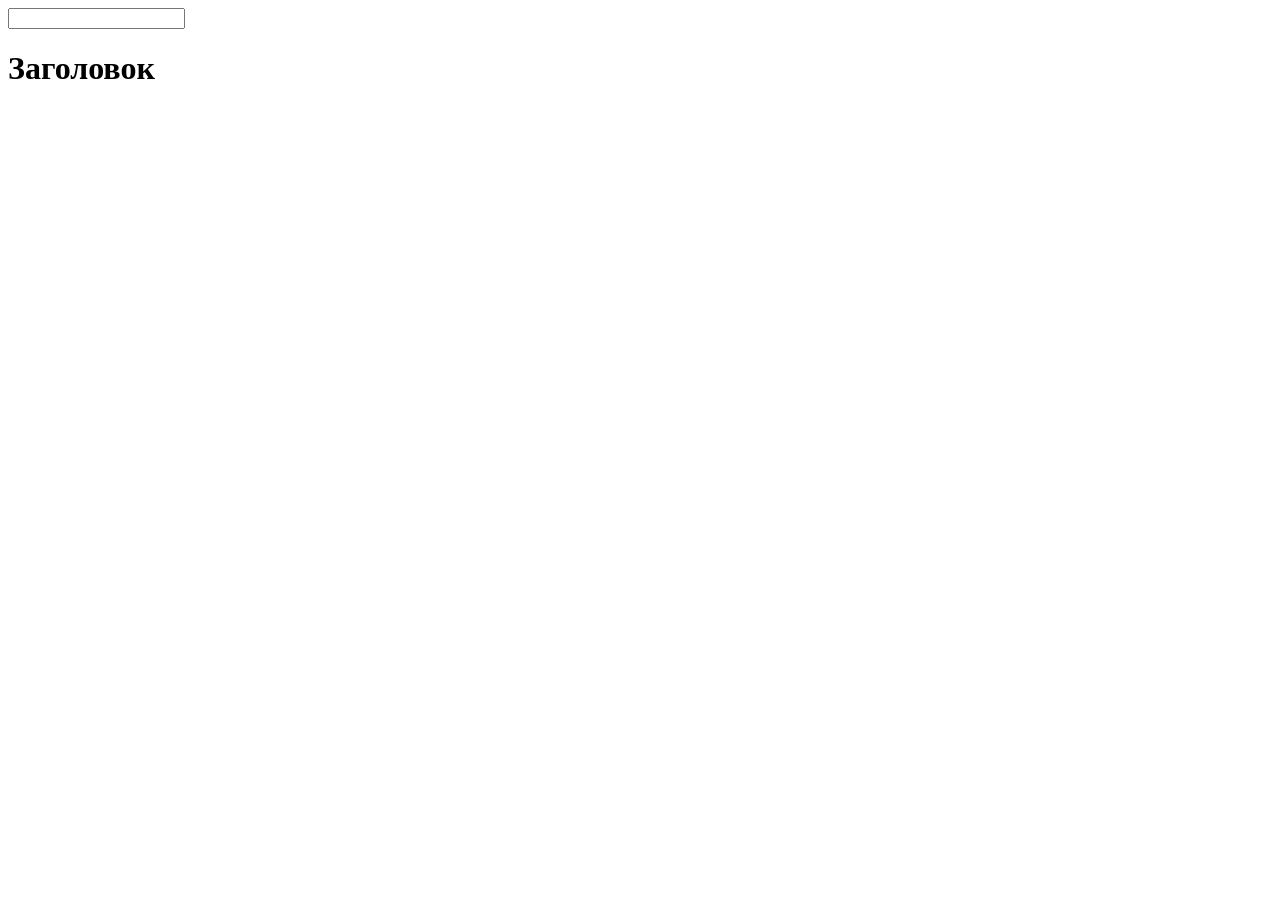
==== index.html @ 76382d42 "задание 4" ====
<!DOCTYPE html>
<html lang="en">
<head>
    <meta charset="UTF-8">
    <meta name="viewport" content="width=device-width, initial-scale=1.0">
    <title>Document</title>
</head>
<body>
    <!-- <form >
        <input type="checkbox" name="" id="check">
        <label for="check"></label>
        <button>Отправить</button>
    </form> -->

    <!-- задание 2 -->
    <!-- <form action="#">
        <label for="tea">Чай</label>
        <input type="radio" id="tea" name="drink">
        <label for="coffe">Коффе</label>
        <input type="radio" id="coffe" name="drink">
        <button>Отправить</button>
        <p></p>
    </form> -->

    <!-- задание 3 -->
    <!-- <form action="#">
        <input type="password" placeholder="enter password">
        <button>Отправить</button>
    </form>
    <script src="main.js"></script> -->

    <!-- задача 4 -->
    <form action="#">
        <input type="text">
        <h1>Заголовок</h1>
    </form>
</body>
</html>
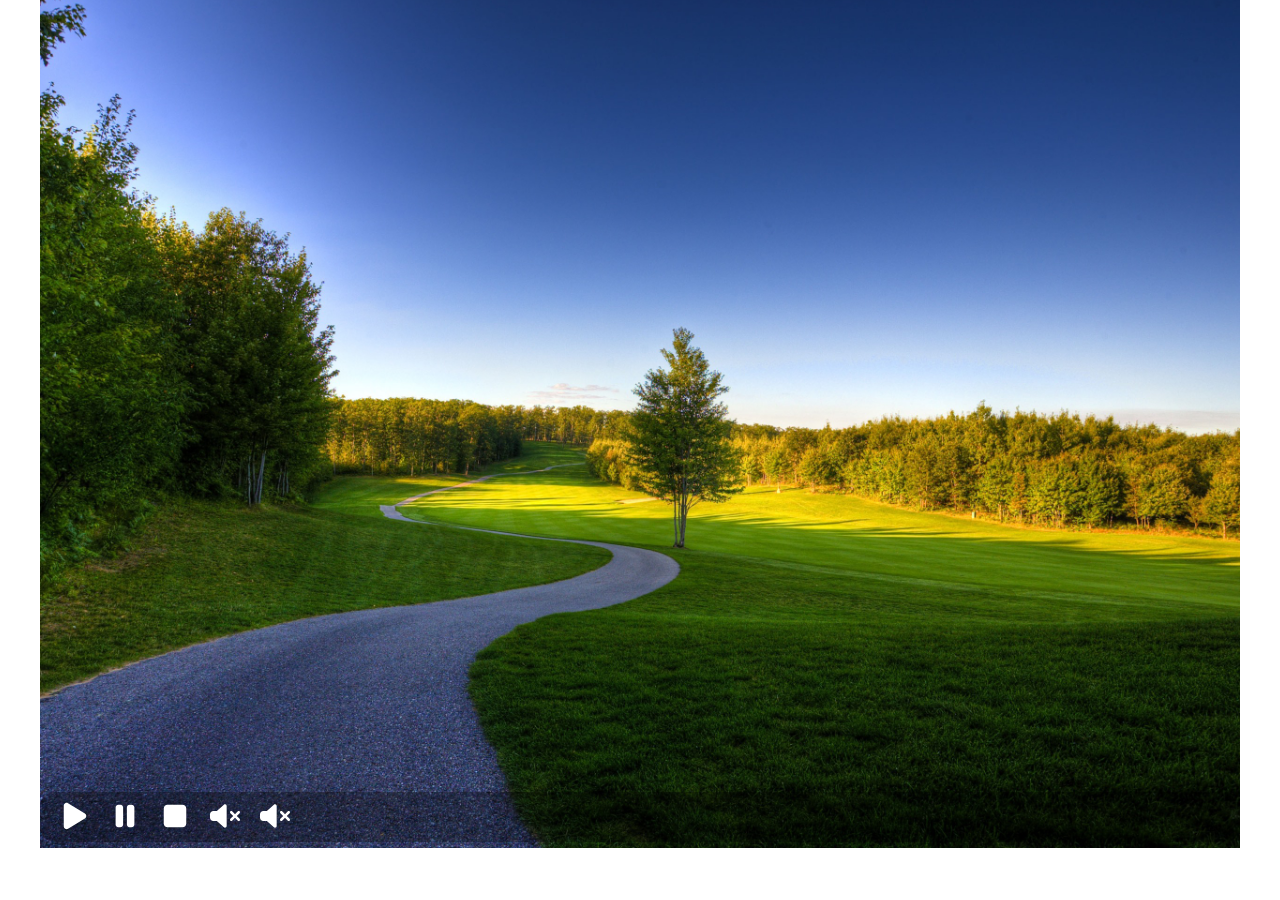
==== commit 7d407e7a: "работа с видео" ====
--- a/index.html
+++ b/index.html
@@ -4,35 +4,33 @@
     <meta charset="UTF-8">
     <meta name="viewport" content="width=device-width, initial-scale=1.0">
     <title>Document</title>
+    <link rel="stylesheet" href="style.css">
 </head>
 <body>
-    <!-- <form >
-        <input type="checkbox" name="" id="check">
-        <label for="check"></label>
-        <button>Отправить</button>
-    </form> -->
+    <!-- <video src="./cover.mp4" controls></video> -->
+    <!-- атрибуты controls нужен для показа управление виде, запуск пауза и тд -->
+    <div class="player">
+        <video src="./cover.mp4" poster="./poster.jpg"></video>
+        <div class="controls">
+            <button class="play">
+               <svg xmlns="http://www.w3.org/2000/svg" viewBox="0 0 384 512"><!--!Font Awesome Free 6.5.1 by @fontawesome - https://fontawesome.com License - https://fontawesome.com/license/free Copyright 2024 Fonticons, Inc.--><path d="M73 39c-14.8-9.1-33.4-9.4-48.5-.9S0 62.6 0 80V432c0 17.4 9.4 33.4 24.5 41.9s33.7 8.1 48.5-.9L361 297c14.3-8.7 23-24.2 23-41s-8.7-32.2-23-41L73 39z"/></svg>
+            </button>
+            <button class="pause">
+                <svg xmlns="http://www.w3.org/2000/svg" viewBox="0 0 320 512"><!--!Font Awesome Free 6.5.1 by @fontawesome - https://fontawesome.com License - https://fontawesome.com/license/free Copyright 2024 Fonticons, Inc.--><path d="M48 64C21.5 64 0 85.5 0 112V400c0 26.5 21.5 48 48 48H80c26.5 0 48-21.5 48-48V112c0-26.5-21.5-48-48-48H48zm192 0c-26.5 0-48 21.5-48 48V400c0 26.5 21.5 48 48 48h32c26.5 0 48-21.5 48-48V112c0-26.5-21.5-48-48-48H240z"/></svg>
+            </button>
+            <button class="stop">
+                <svg xmlns="http://www.w3.org/2000/svg" viewBox="0 0 384 512"><!--!Font Awesome Free 6.5.1 by @fontawesome - https://fontawesome.com License - https://fontawesome.com/license/free Copyright 2024 Fonticons, Inc.--><path d="M0 128C0 92.7 28.7 64 64 64H320c35.3 0 64 28.7 64 64V384c0 35.3-28.7 64-64 64H64c-35.3 0-64-28.7-64-64V128z"/></svg>
+            </button>
+            <button class="mute">
+                <svg xmlns="http://www.w3.org/2000/svg" viewBox="0 0 576 512"><!--!Font Awesome Free 6.5.1 by @fontawesome - https://fontawesome.com License - https://fontawesome.com/license/free Copyright 2024 Fonticons, Inc.--><path d="M301.1 34.8C312.6 40 320 51.4 320 64V448c0 12.6-7.4 24-18.9 29.2s-25 3.1-34.4-5.3L131.8 352H64c-35.3 0-64-28.7-64-64V224c0-35.3 28.7-64 64-64h67.8L266.7 40.1c9.4-8.4 22.9-10.4 34.4-5.3zM425 167l55 55 55-55c9.4-9.4 24.6-9.4 33.9 0s9.4 24.6 0 33.9l-55 55 55 55c9.4 9.4 9.4 24.6 0 33.9s-24.6 9.4-33.9 0l-55-55-55 55c-9.4 9.4-24.6 9.4-33.9 0s-9.4-24.6 0-33.9l55-55-55-55c-9.4-9.4-9.4-24.6 0-33.9s24.6-9.4 33.9 0z"/></svg>
+            </button>
+            <button class="mute2">
+                <svg xmlns="http://www.w3.org/2000/svg" viewBox="0 0 576 512"><!--!Font Awesome Free 6.5.1 by @fontawesome - https://fontawesome.com License - https://fontawesome.com/license/free Copyright 2024 Fonticons, Inc.--><path d="M301.1 34.8C312.6 40 320 51.4 320 64V448c0 12.6-7.4 24-18.9 29.2s-25 3.1-34.4-5.3L131.8 352H64c-35.3 0-64-28.7-64-64V224c0-35.3 28.7-64 64-64h67.8L266.7 40.1c9.4-8.4 22.9-10.4 34.4-5.3zM425 167l55 55 55-55c9.4-9.4 24.6-9.4 33.9 0s9.4 24.6 0 33.9l-55 55 55 55c9.4 9.4 9.4 24.6 0 33.9s-24.6 9.4-33.9 0l-55-55-55 55c-9.4 9.4-24.6 9.4-33.9 0s-9.4-24.6 0-33.9l55-55-55-55c-9.4-9.4-9.4-24.6 0-33.9s24.6-9.4 33.9 0z"/></svg>
+            </button>
+        </div>
+    </div>
 
-    <!-- задание 2 -->
-    <!-- <form action="#">
-        <label for="tea">Чай</label>
-        <input type="radio" id="tea" name="drink">
-        <label for="coffe">Коффе</label>
-        <input type="radio" id="coffe" name="drink">
-        <button>Отправить</button>
-        <p></p>
-    </form> -->
 
-    <!-- задание 3 -->
-    <!-- <form action="#">
-        <input type="password" placeholder="enter password">
-        <button>Отправить</button>
-    </form>
-    <script src="main.js"></script> -->
-
-    <!-- задача 4 -->
-    <form action="#">
-        <input type="text">
-        <h1>Заголовок</h1>
-    </form>
+    <script src="script.js"></script>
 </body>
 </html>
--- a/style.css
+++ b/style.css
@@ -0,0 +1,44 @@
+* {
+    margin: 0;
+    padding: 0;
+    box-sizing: border-box;
+}
+body {
+    display: flex;
+    justify-content: center;
+    align-items: center;
+    height: 800px;
+}
+
+video {
+    max-width: 1200px;
+}
+
+button {
+    background: none;
+    cursor: pointer;
+    border: none;
+    outline: none;
+}
+
+svg {
+    width: 30px;
+    height: 30px;
+    fill: #fff;
+}
+
+.controls {
+    display: flex;
+    gap: 20px;
+    background-color: rgba(0, 0, 0, 0.3);
+    width: 100%;
+    height: 50px;
+    border-radius: 15px;
+    position: absolute;
+    bottom: 10px;
+    padding: 0 20px;
+}
+
+.player {
+    position: relative;
+}
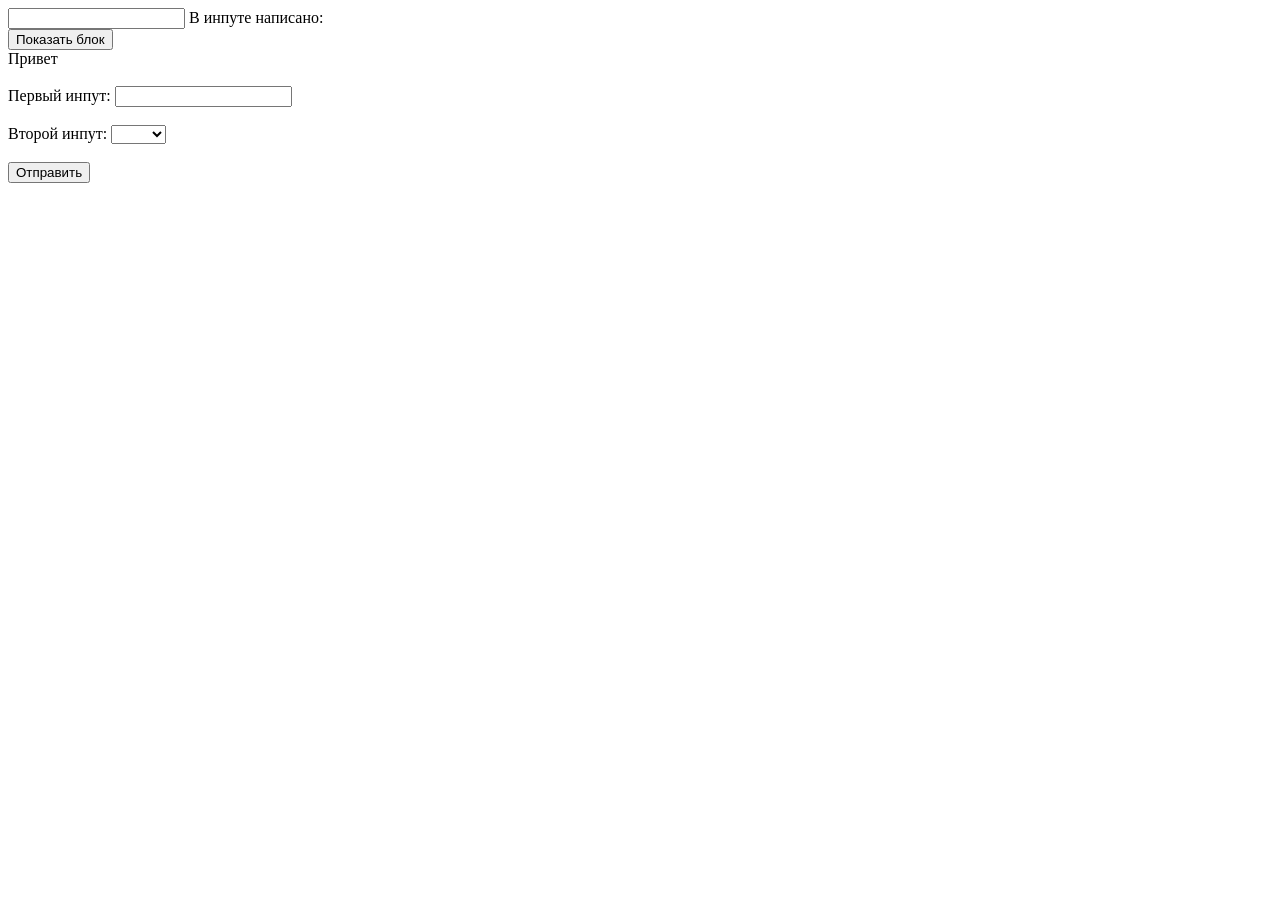
==== commit 3c3ee438: "задание 1 и 2 выполнено" ====
--- a/index.html
+++ b/index.html
@@ -1,36 +1,46 @@
 <!DOCTYPE html>
 <html lang="en">
+
 <head>
     <meta charset="UTF-8">
     <meta name="viewport" content="width=device-width, initial-scale=1.0">
-    <title>Document</title>
-    <link rel="stylesheet" href="style.css">
+    <title>Задание 4</title>
 </head>
+
 <body>
-    <!-- <video src="./cover.mp4" controls></video> -->
-    <!-- атрибуты controls нужен для показа управление виде, запуск пауза и тд -->
-    <div class="player">
-        <video src="./cover.mp4" poster="./poster.jpg"></video>
-        <div class="controls">
-            <button class="play">
-               <svg xmlns="http://www.w3.org/2000/svg" viewBox="0 0 384 512"><!--!Font Awesome Free 6.5.1 by @fontawesome - https://fontawesome.com License - https://fontawesome.com/license/free Copyright 2024 Fonticons, Inc.--><path d="M73 39c-14.8-9.1-33.4-9.4-48.5-.9S0 62.6 0 80V432c0 17.4 9.4 33.4 24.5 41.9s33.7 8.1 48.5-.9L361 297c14.3-8.7 23-24.2 23-41s-8.7-32.2-23-41L73 39z"/></svg>
-            </button>
-            <button class="pause">
-                <svg xmlns="http://www.w3.org/2000/svg" viewBox="0 0 320 512"><!--!Font Awesome Free 6.5.1 by @fontawesome - https://fontawesome.com License - https://fontawesome.com/license/free Copyright 2024 Fonticons, Inc.--><path d="M48 64C21.5 64 0 85.5 0 112V400c0 26.5 21.5 48 48 48H80c26.5 0 48-21.5 48-48V112c0-26.5-21.5-48-48-48H48zm192 0c-26.5 0-48 21.5-48 48V400c0 26.5 21.5 48 48 48h32c26.5 0 48-21.5 48-48V112c0-26.5-21.5-48-48-48H240z"/></svg>
-            </button>
-            <button class="stop">
-                <svg xmlns="http://www.w3.org/2000/svg" viewBox="0 0 384 512"><!--!Font Awesome Free 6.5.1 by @fontawesome - https://fontawesome.com License - https://fontawesome.com/license/free Copyright 2024 Fonticons, Inc.--><path d="M0 128C0 92.7 28.7 64 64 64H320c35.3 0 64 28.7 64 64V384c0 35.3-28.7 64-64 64H64c-35.3 0-64-28.7-64-64V128z"/></svg>
-            </button>
-            <button class="mute">
-                <svg xmlns="http://www.w3.org/2000/svg" viewBox="0 0 576 512"><!--!Font Awesome Free 6.5.1 by @fontawesome - https://fontawesome.com License - https://fontawesome.com/license/free Copyright 2024 Fonticons, Inc.--><path d="M301.1 34.8C312.6 40 320 51.4 320 64V448c0 12.6-7.4 24-18.9 29.2s-25 3.1-34.4-5.3L131.8 352H64c-35.3 0-64-28.7-64-64V224c0-35.3 28.7-64 64-64h67.8L266.7 40.1c9.4-8.4 22.9-10.4 34.4-5.3zM425 167l55 55 55-55c9.4-9.4 24.6-9.4 33.9 0s9.4 24.6 0 33.9l-55 55 55 55c9.4 9.4 9.4 24.6 0 33.9s-24.6 9.4-33.9 0l-55-55-55 55c-9.4 9.4-24.6 9.4-33.9 0s-9.4-24.6 0-33.9l55-55-55-55c-9.4-9.4-9.4-24.6 0-33.9s24.6-9.4 33.9 0z"/></svg>
-            </button>
-            <button class="mute2">
-                <svg xmlns="http://www.w3.org/2000/svg" viewBox="0 0 576 512"><!--!Font Awesome Free 6.5.1 by @fontawesome - https://fontawesome.com License - https://fontawesome.com/license/free Copyright 2024 Fonticons, Inc.--><path d="M301.1 34.8C312.6 40 320 51.4 320 64V448c0 12.6-7.4 24-18.9 29.2s-25 3.1-34.4-5.3L131.8 352H64c-35.3 0-64-28.7-64-64V224c0-35.3 28.7-64 64-64h67.8L266.7 40.1c9.4-8.4 22.9-10.4 34.4-5.3zM425 167l55 55 55-55c9.4-9.4 24.6-9.4 33.9 0s9.4 24.6 0 33.9l-55 55 55 55c9.4 9.4 9.4 24.6 0 33.9s-24.6 9.4-33.9 0l-55-55-55 55c-9.4 9.4-24.6 9.4-33.9 0s-9.4-24.6 0-33.9l55-55-55-55c-9.4-9.4-9.4-24.6 0-33.9s24.6-9.4 33.9 0z"/></svg>
-            </button>
-        </div>
+    <input id="from" type="text">
+    В инпуте написано: <span></span>
+
+    <br>
+
+    <button class="messageBtn">Показать блок</button>
+    <div class="message">
+        Привет
     </div>
 
+    <br>
 
-    <script src="script.js"></script>
+    <form>
+        <label>
+            Первый инпут:
+            <input class="form-control" type="text">
+        </label>
+        <br>
+        <br>
+        <label>
+            Второй инпут:
+            <select class="form-control">
+                <option value=""></option>
+                <option value="1">Один</option>
+                <option value="2">Два</option>
+            </select>
+        </label>
+        <br>
+        <br>
+        <button>Отправить</button>
+    </form>
+
+    <script src="main.js"></script>
 </body>
+
 </html>
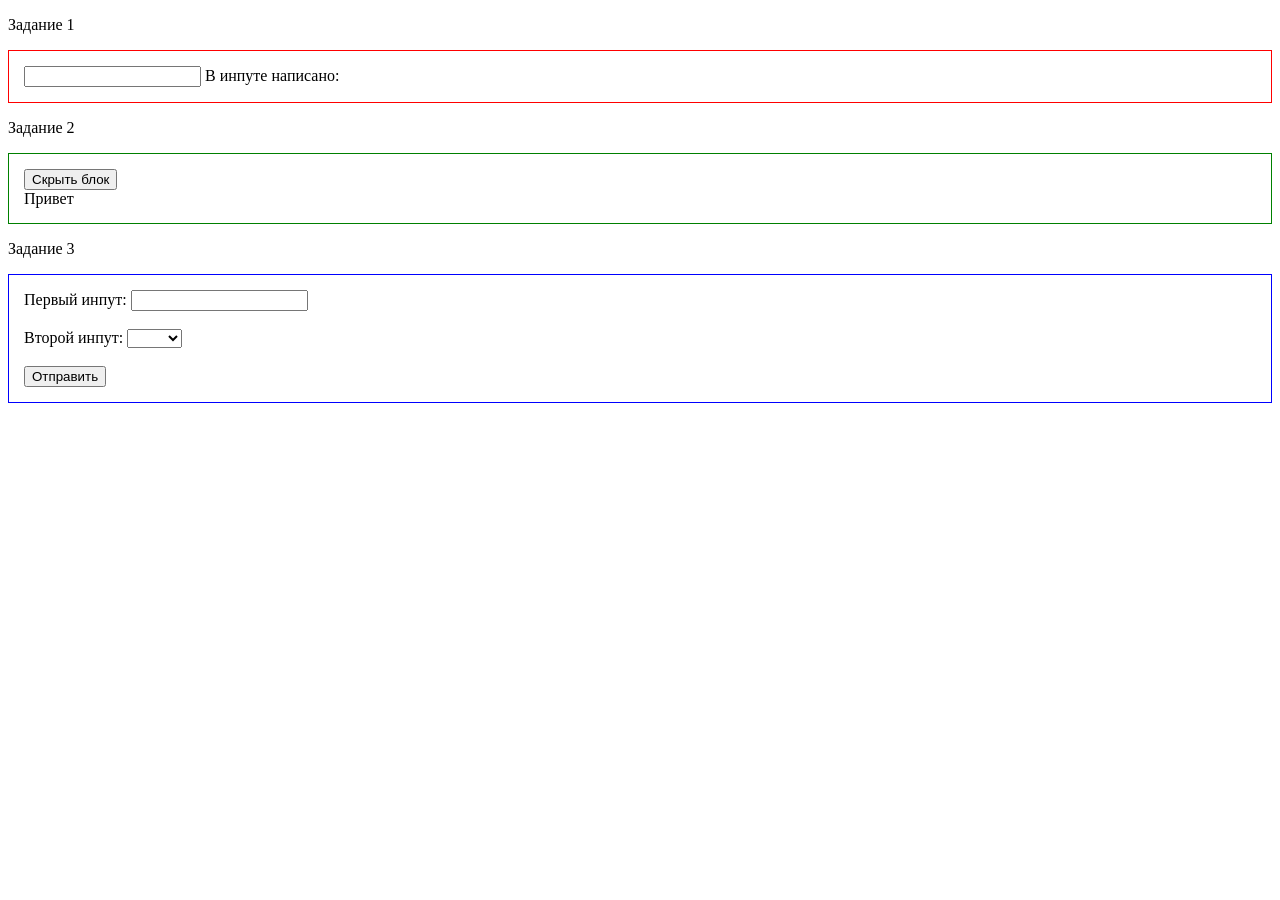
==== commit 5c374103: "задача 3" ====
--- a/index.html
+++ b/index.html
@@ -1,46 +1,52 @@
 <!DOCTYPE html>
 <html lang="en">
 
-<head>
-    <meta charset="UTF-8">
-    <meta name="viewport" content="width=device-width, initial-scale=1.0">
-    <title>Задание 4</title>
-</head>
+    <head>
+        <meta charset="UTF-8">
+        <meta name="viewport" content="width=device-width, initial-scale=1.0">
+        <title>Задание 4</title>
+        <link rel="stylesheet" href="style.css">
+    </head>
 
-<body>
-    <input id="from" type="text">
-    В инпуте написано: <span></span>
+    <body>
+        <p>Задание 1</p>
+        <div class="work1">
+            <input id="from" type="text">
+            В инпуте написано: <span></span>
+        </div>
 
-    <br>
+        <p>Задание 2</p>
+        <div class="work2">
+            <button class="messageBtn">Скрыть блок</button>
+            <div class="message">
+                Привет
+            </div>
+        </div>
 
-    <button class="messageBtn">Показать блок</button>
-    <div class="message">
-        Привет
-    </div>
+        <p>Задание 3</p>
+        <div class="work3">
+            <form>
+                <label>
+                    Первый инпут:
+                    <input class="form-control" type="text">
+                </label>
+                <br>
+                <br>
+                <label>
+                    Второй инпут:
+                    <select class="form-control">
+                        <option value=""></option>
+                        <option value="1">Один</option>
+                        <option value="2">Два</option>
+                    </select>
+                </label>
+                <br>
+                <br>
+                <button>Отправить</button>
+            </form>
+        </div>
 
-    <br>
-
-    <form>
-        <label>
-            Первый инпут:
-            <input class="form-control" type="text">
-        </label>
-        <br>
-        <br>
-        <label>
-            Второй инпут:
-            <select class="form-control">
-                <option value=""></option>
-                <option value="1">Один</option>
-                <option value="2">Два</option>
-            </select>
-        </label>
-        <br>
-        <br>
-        <button>Отправить</button>
-    </form>
-
-    <script src="main.js"></script>
-</body>
+        <script src="main.js"></script>
+    </body>
 
 </html>
--- a/style.css
+++ b/style.css
@@ -0,0 +1,19 @@
+.work1 {
+    padding: 15px;
+    border: 1px solid red;
+    margin-bottom: 15px;
+}
+.work2 {
+    padding: 15px;
+    border: 1px solid green;
+    margin-bottom: 15px;
+}
+.work3 {
+    padding: 15px;
+    border: 1px solid blue;
+    margin-bottom: 15px;
+}
+
+.error {
+    border: 1px solid red;
+}
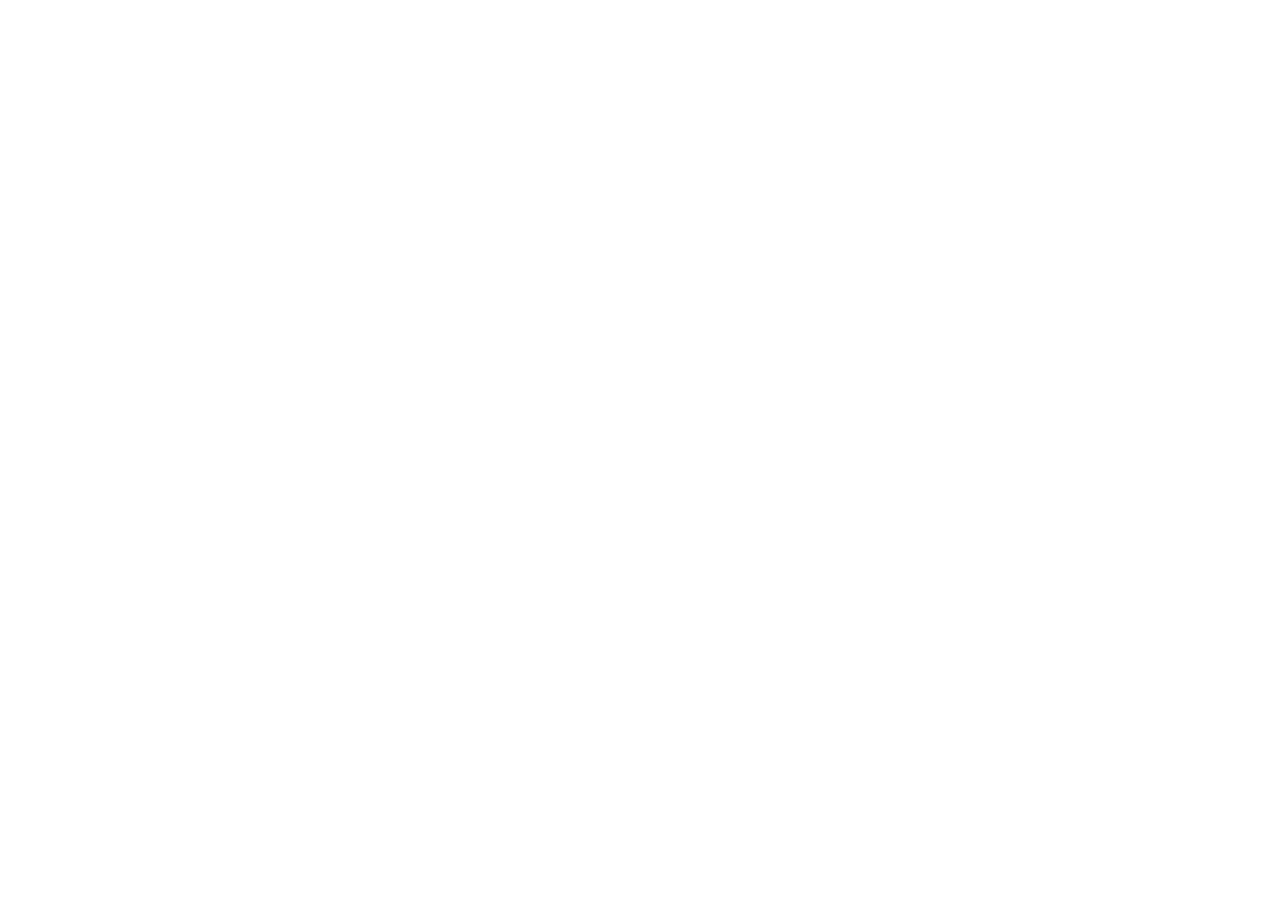
==== commit cc33131f: "создание пробного файла json" ====
--- a/index.html
+++ b/index.html
@@ -1,52 +1,14 @@
 <!DOCTYPE html>
 <html lang="en">
-
-    <head>
-        <meta charset="UTF-8">
-        <meta name="viewport" content="width=device-width, initial-scale=1.0">
-        <title>Задание 4</title>
-        <link rel="stylesheet" href="style.css">
-    </head>
-
-    <body>
-        <p>Задание 1</p>
-        <div class="work1">
-            <input id="from" type="text">
-            В инпуте написано: <span></span>
-        </div>
-
-        <p>Задание 2</p>
-        <div class="work2">
-            <button class="messageBtn">Скрыть блок</button>
-            <div class="message">
-                Привет
-            </div>
-        </div>
-
-        <p>Задание 3</p>
-        <div class="work3">
-            <form>
-                <label>
-                    Первый инпут:
-                    <input class="form-control" type="text">
-                </label>
-                <br>
-                <br>
-                <label>
-                    Второй инпут:
-                    <select class="form-control">
-                        <option value=""></option>
-                        <option value="1">Один</option>
-                        <option value="2">Два</option>
-                    </select>
-                </label>
-                <br>
-                <br>
-                <button>Отправить</button>
-            </form>
-        </div>
-
-        <script src="main.js"></script>
-    </body>
-
+<head>
+    <meta charset="UTF-8">
+    <meta name="viewport" content="width=device-width, initial-scale=1.0">
+    <title>Задание 5</title>
+    <link rel="stylesheet" href="style.css">
+</head>
+<body>
+    
+    <script src="data.js"></script>
+    <script src="main.js"></script>
+</body>
 </html>
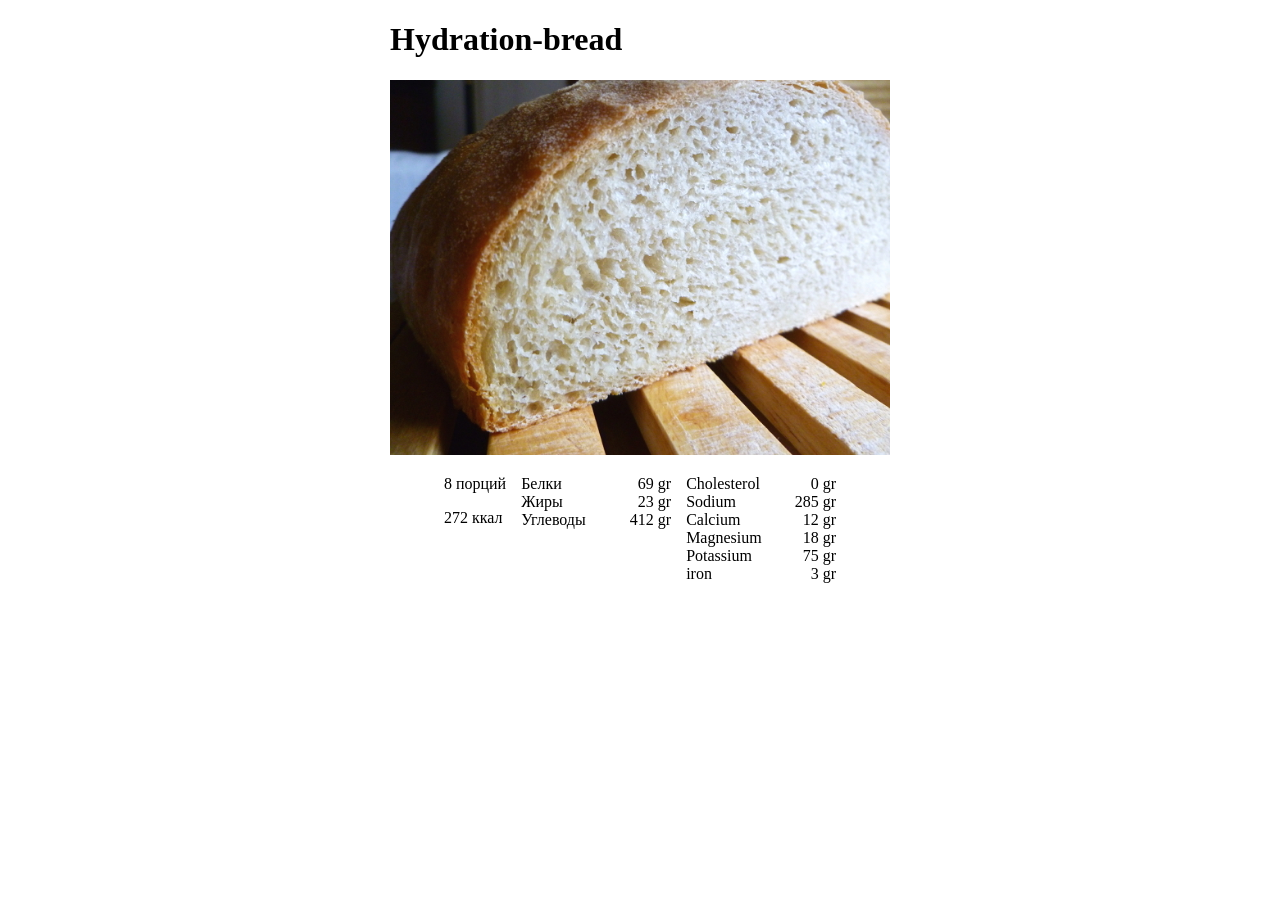
==== commit 236abd83: "каркас html страницы готов для переноса в js" ====
--- a/index.html
+++ b/index.html
@@ -1,14 +1,72 @@
 <!DOCTYPE html>
 <html lang="en">
-<head>
-    <meta charset="UTF-8">
-    <meta name="viewport" content="width=device-width, initial-scale=1.0">
-    <title>Задание 5</title>
-    <link rel="stylesheet" href="style.css">
-</head>
-<body>
-    
-    <script src="data.js"></script>
-    <script src="main.js"></script>
-</body>
+
+    <head>
+        <meta charset="UTF-8">
+        <meta name="viewport" content="width=device-width, initial-scale=1.0">
+        <title>Задание 5</title>
+        <link rel="stylesheet" href="style.css">
+    </head>
+
+    <body>
+        <div class="wraper">
+            <div class="wraper__container">
+                <h1 class="wraper__title">Hydration-bread</h1>
+                <img src="./img/Hydration-bread.jpg" alt="" class="wraper__photo">
+                <div class="wraper-contains">
+                    <div class="wraper-contains__item wraper-contains__item_info">
+                        <p>8 порций</p>
+                        <p>272 ккал</p>
+                    </div>
+                    <div class="wraper-contains__item">
+                        <ul class="wraper-contains__lists">
+                            <li class="wraper-contains__list">
+                                <span>Белки</span>
+                                <span>69 gr</span>
+                            </li>
+                            <li class="wraper-contains__list">
+                                <span>Жиры</span>
+                                <span>23 gr</span>
+                            </li>
+                            <li class="wraper-contains__list">
+                                <span>Углеводы</span>
+                                <span>412 gr</span>
+                            </li>
+                        </ul>
+                    </div>
+                    <div class="wraper-contains__item">
+                        <ul class="wraper-contains__lists">
+                            <li class="wraper-contains__list">
+                                <span>Cholesterol</span>
+                                <span>0 gr</span>
+                            </li>
+                            <li class="wraper-contains__list">
+                                <span>Sodium</span>
+                                <span>285 gr</span>
+                            </li>
+                            <li class="wraper-contains__list">
+                                <span>Calcium</span>
+                                <span>12 gr</span>
+                            </li>
+                            <li class="wraper-contains__list">
+                                <span>Magnesium</span>
+                                <span>18 gr</span>
+                            </li>
+                            <li class="wraper-contains__list">
+                                <span>Potassium</span>
+                                <span>75 gr</span>
+                            </li>
+                            <li class="wraper-contains__list">
+                                <span>iron</span>
+                                <span>3 gr</span>
+                            </li>
+                        </ul>
+                    </div>
+                </div>
+            </div>
+        </div>
+        <script src="data.js"></script>
+        <script src="main.js"></script>
+    </body>
+
 </html>
--- a/style.css
+++ b/style.css
@@ -1,19 +1,38 @@
-.work1 {
-    padding: 15px;
-    border: 1px solid red;
-    margin-bottom: 15px;
-}
-.work2 {
-    padding: 15px;
-    border: 1px solid green;
-    margin-bottom: 15px;
-}
-.work3 {
-    padding: 15px;
-    border: 1px solid blue;
-    margin-bottom: 15px;
+.wraper {
+    width: 500px;
+    display: block;
+    margin-left: auto;
+    margin-right: auto;
 }
 
-.error {
-    border: 1px solid red;
+.wraper__container {
+    padding-bottom: 50px;
+}
+
+.wraper-contains {
+    width: 500px;
+    display: flex;
+    gap: 15px;
+    justify-content: center;
+}
+
+.wraper-contains__lists {
+    width: 150px;
+    list-style: none;
+    display: flex;
+    flex-direction: column;
+    padding-left: 0;
+}
+
+.wraper-contains__list {
+    display: flex;
+    justify-content: space-between;
+}
+
+img {
+    width: 100%;
+}
+
+.wraper-contains__item_info {
+    flex-direction: column;
 }
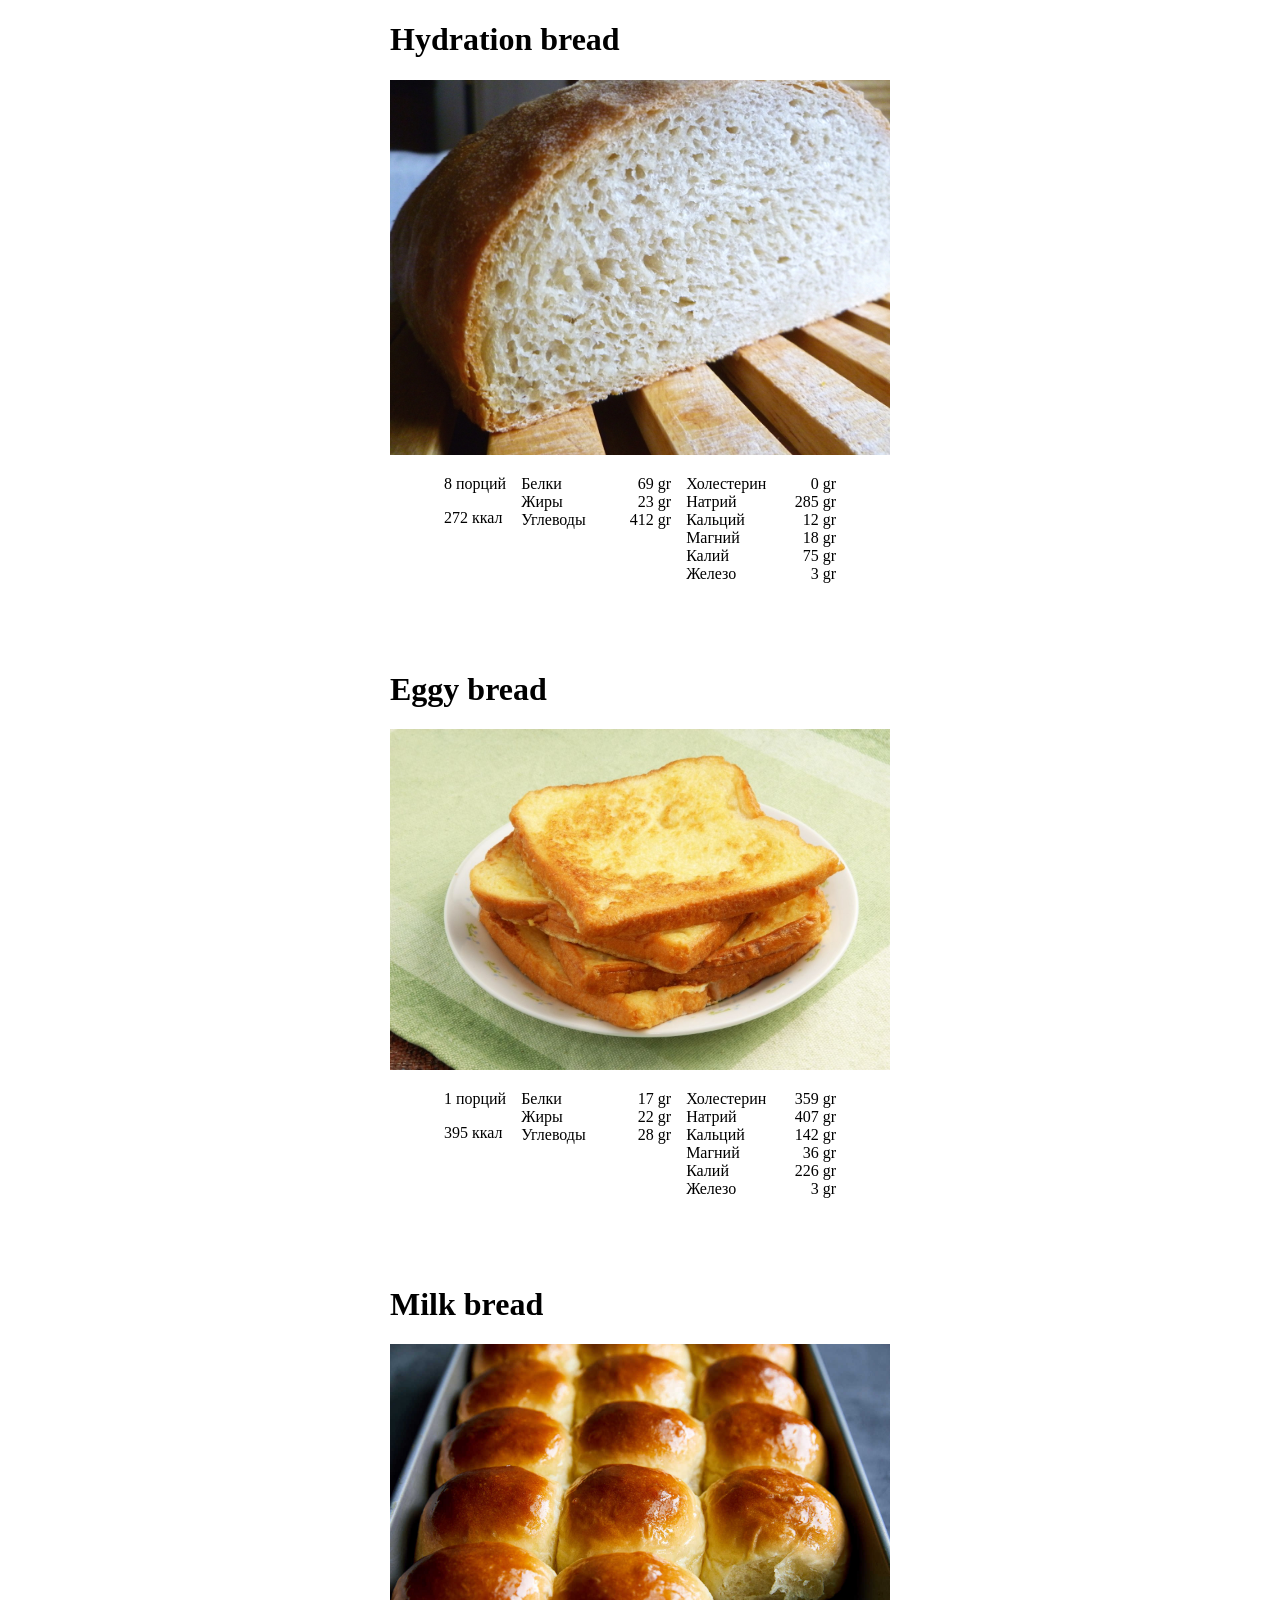
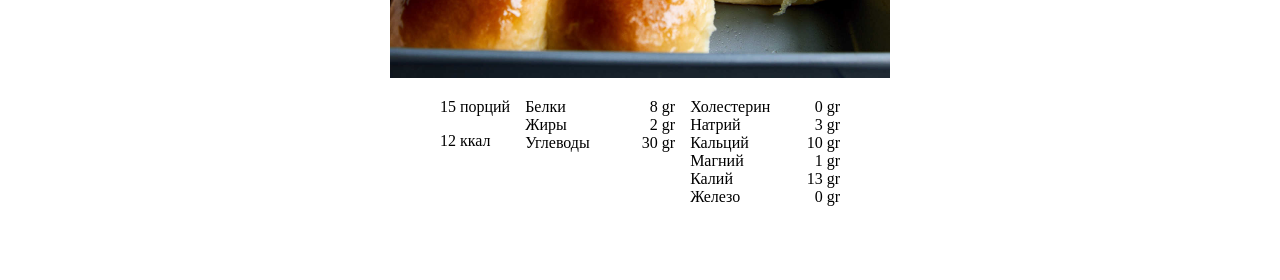
==== commit b333e190: "задание выполнено" ====
--- a/index.html
+++ b/index.html
@@ -10,60 +10,7 @@
 
     <body>
         <div class="wraper">
-            <div class="wraper__container">
-                <h1 class="wraper__title">Hydration-bread</h1>
-                <img src="./img/Hydration-bread.jpg" alt="" class="wraper__photo">
-                <div class="wraper-contains">
-                    <div class="wraper-contains__item wraper-contains__item_info">
-                        <p>8 порций</p>
-                        <p>272 ккал</p>
-                    </div>
-                    <div class="wraper-contains__item">
-                        <ul class="wraper-contains__lists">
-                            <li class="wraper-contains__list">
-                                <span>Белки</span>
-                                <span>69 gr</span>
-                            </li>
-                            <li class="wraper-contains__list">
-                                <span>Жиры</span>
-                                <span>23 gr</span>
-                            </li>
-                            <li class="wraper-contains__list">
-                                <span>Углеводы</span>
-                                <span>412 gr</span>
-                            </li>
-                        </ul>
-                    </div>
-                    <div class="wraper-contains__item">
-                        <ul class="wraper-contains__lists">
-                            <li class="wraper-contains__list">
-                                <span>Cholesterol</span>
-                                <span>0 gr</span>
-                            </li>
-                            <li class="wraper-contains__list">
-                                <span>Sodium</span>
-                                <span>285 gr</span>
-                            </li>
-                            <li class="wraper-contains__list">
-                                <span>Calcium</span>
-                                <span>12 gr</span>
-                            </li>
-                            <li class="wraper-contains__list">
-                                <span>Magnesium</span>
-                                <span>18 gr</span>
-                            </li>
-                            <li class="wraper-contains__list">
-                                <span>Potassium</span>
-                                <span>75 gr</span>
-                            </li>
-                            <li class="wraper-contains__list">
-                                <span>iron</span>
-                                <span>3 gr</span>
-                            </li>
-                        </ul>
-                    </div>
-                </div>
-            </div>
+
         </div>
         <script src="data.js"></script>
         <script src="main.js"></script>
